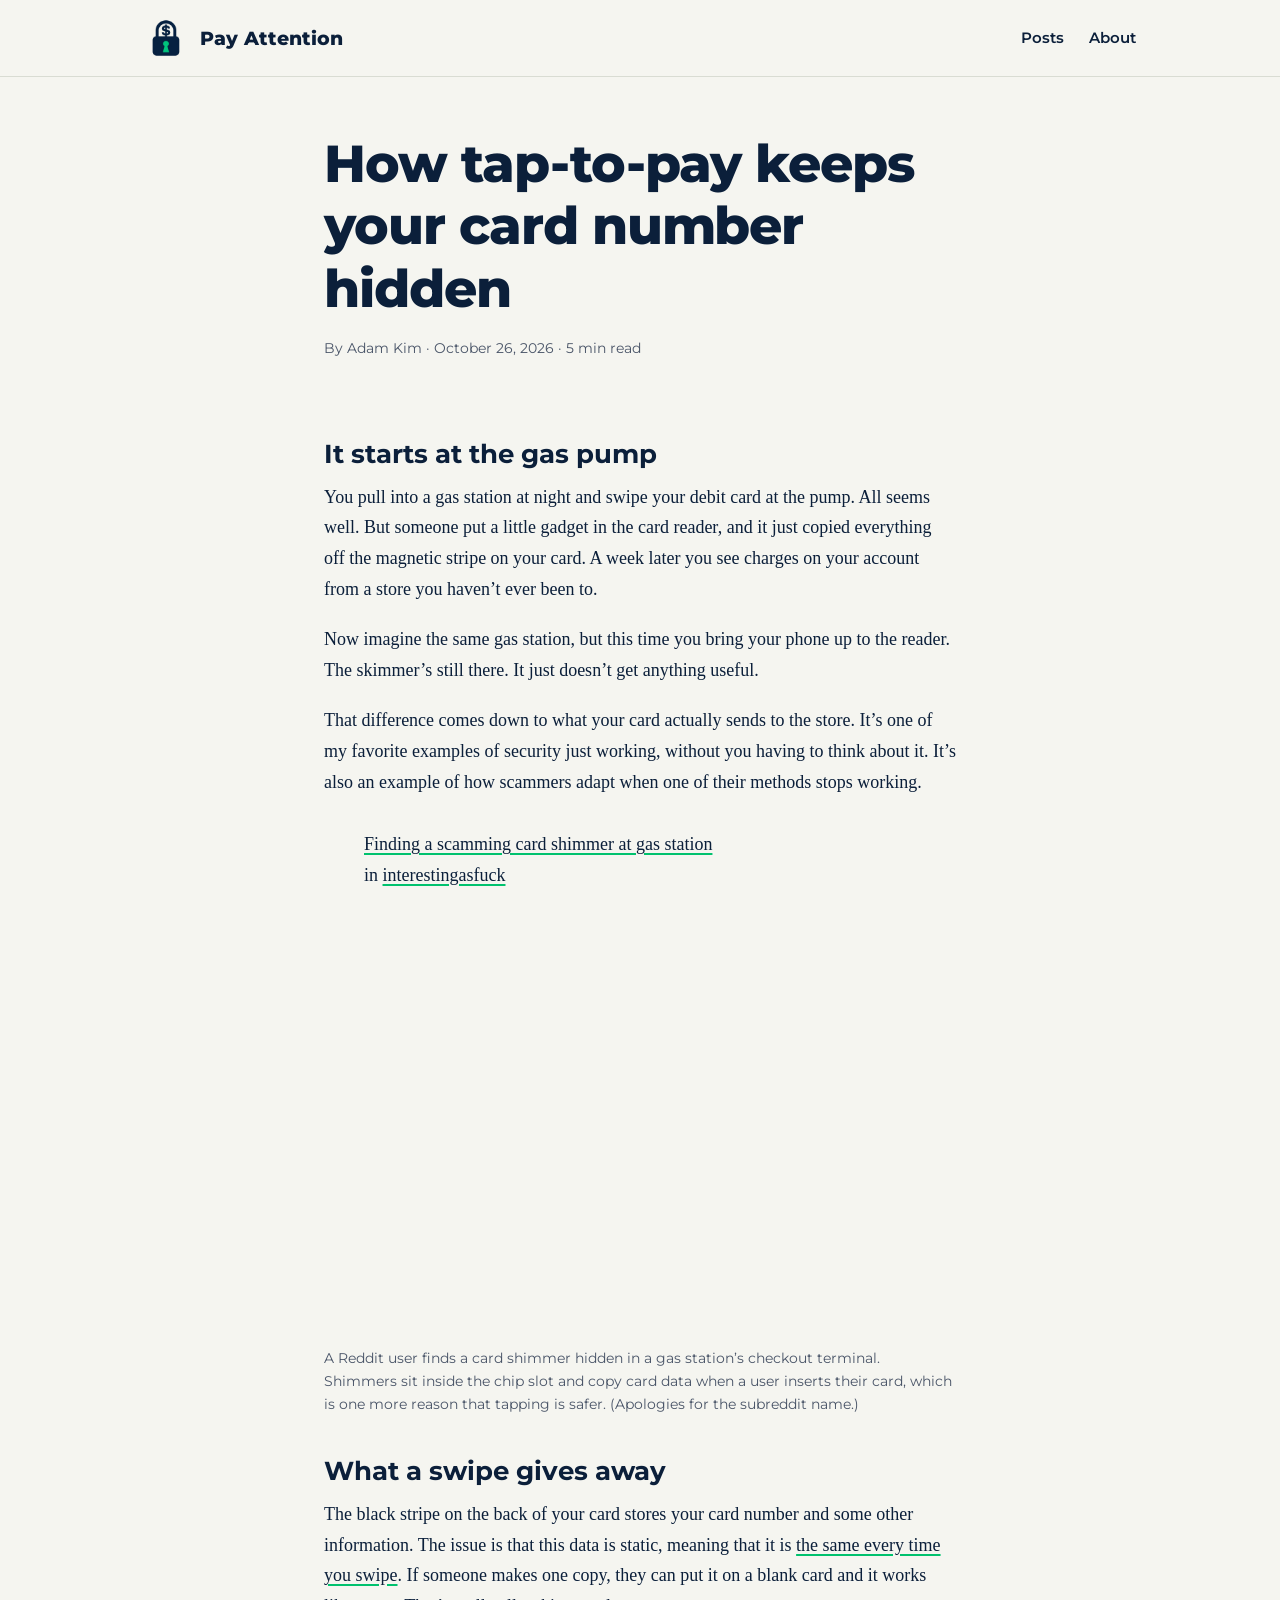
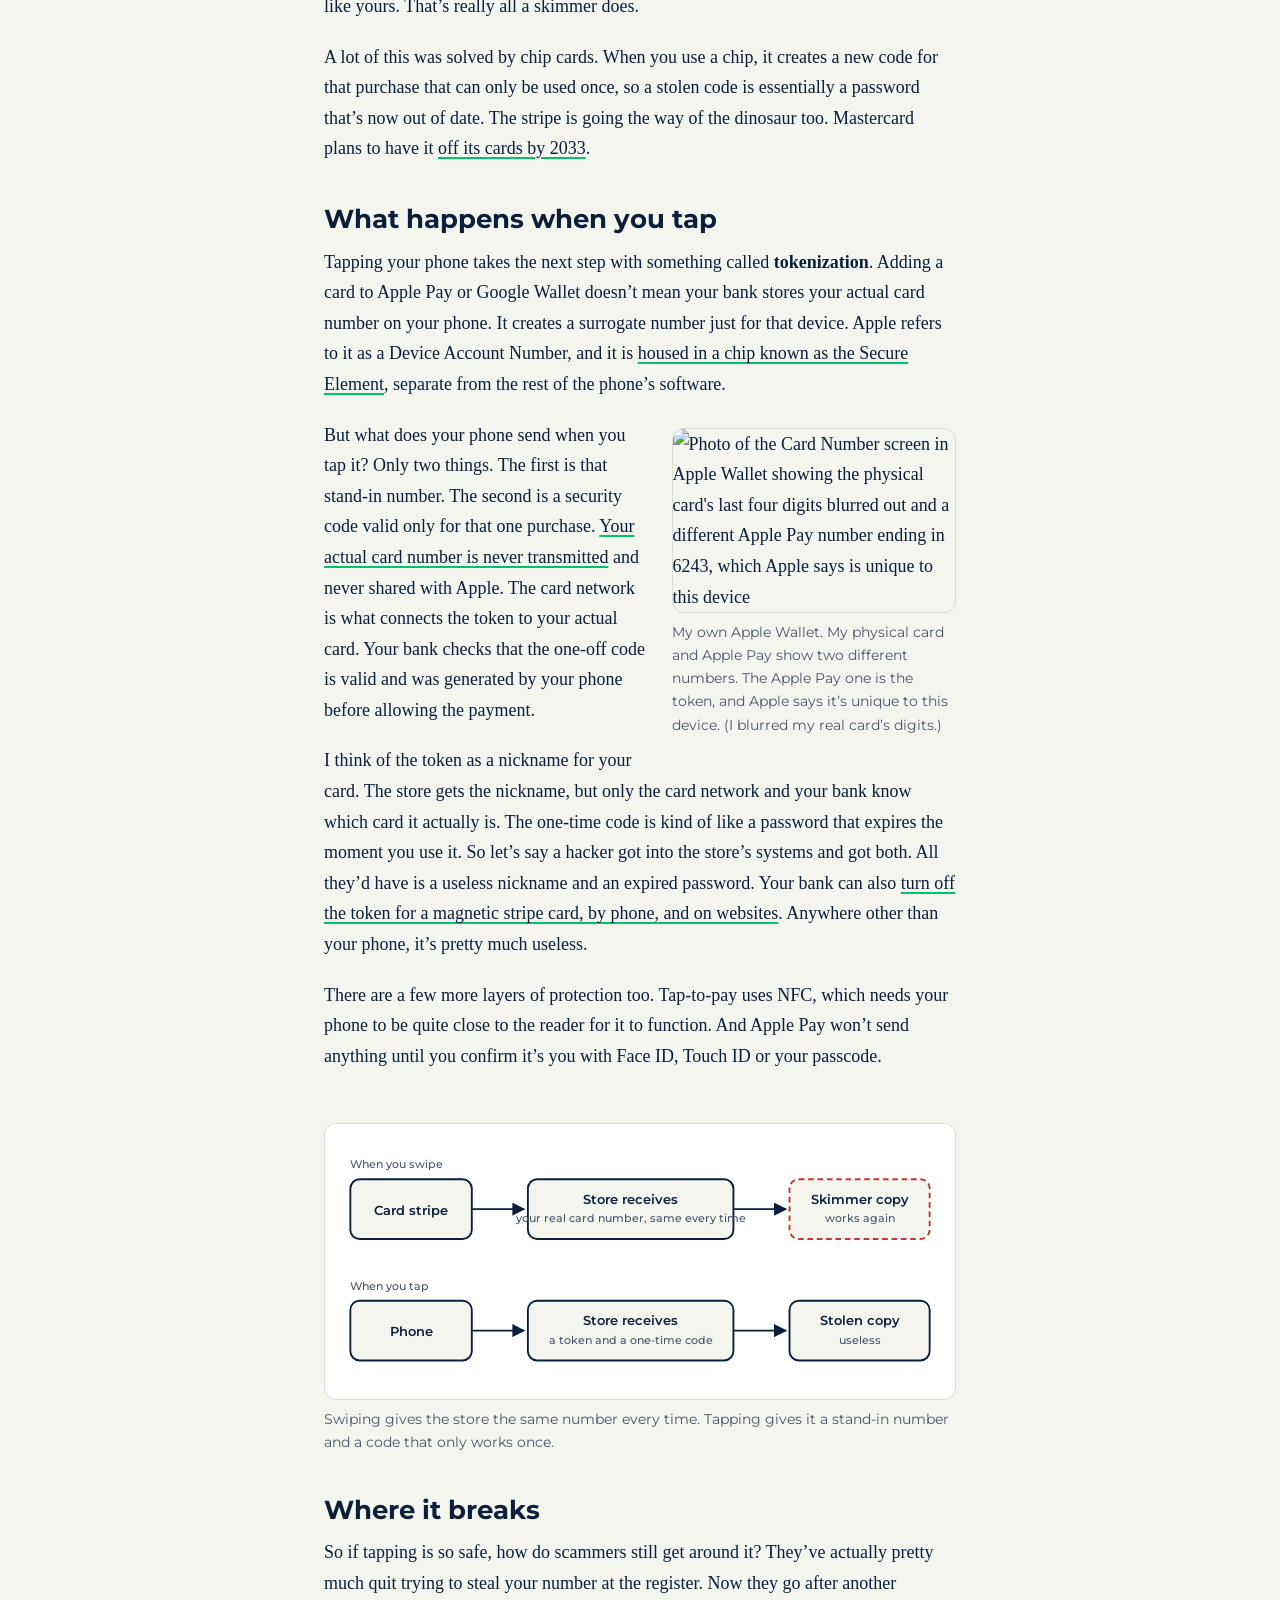
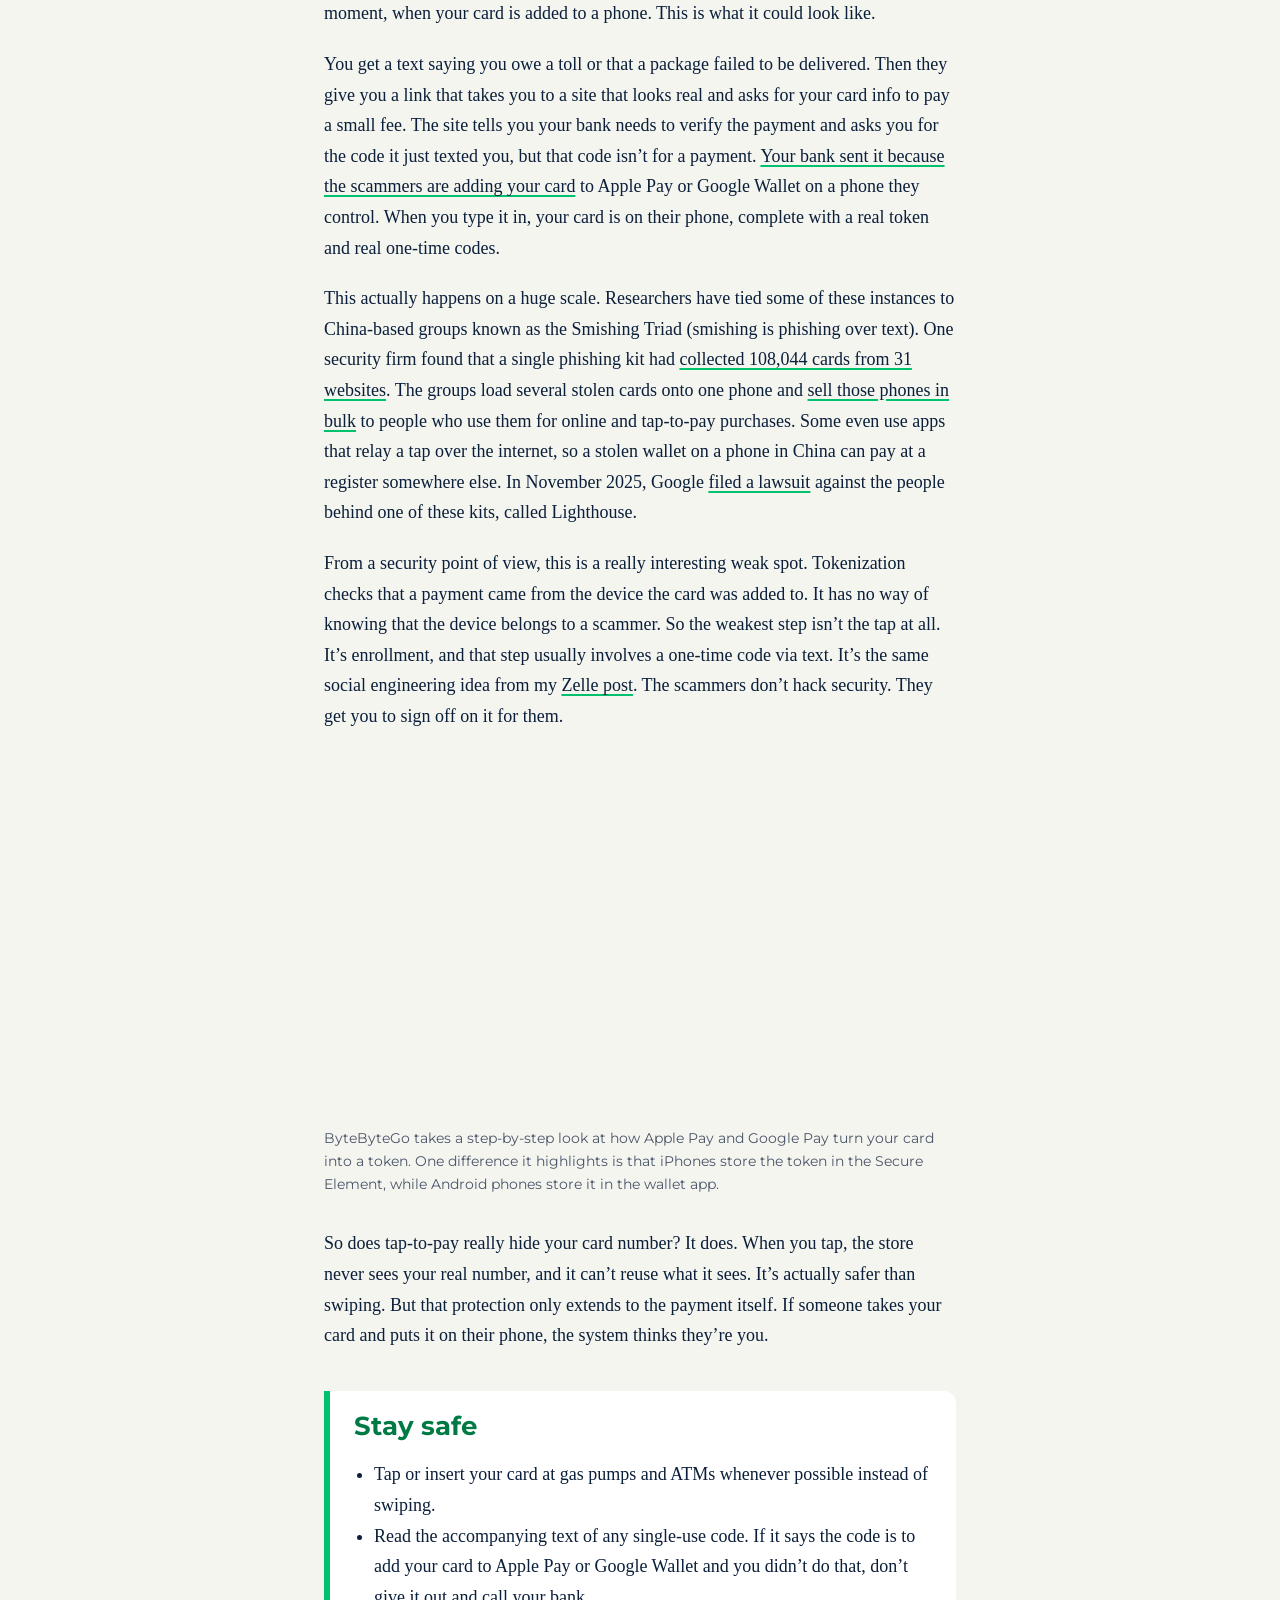
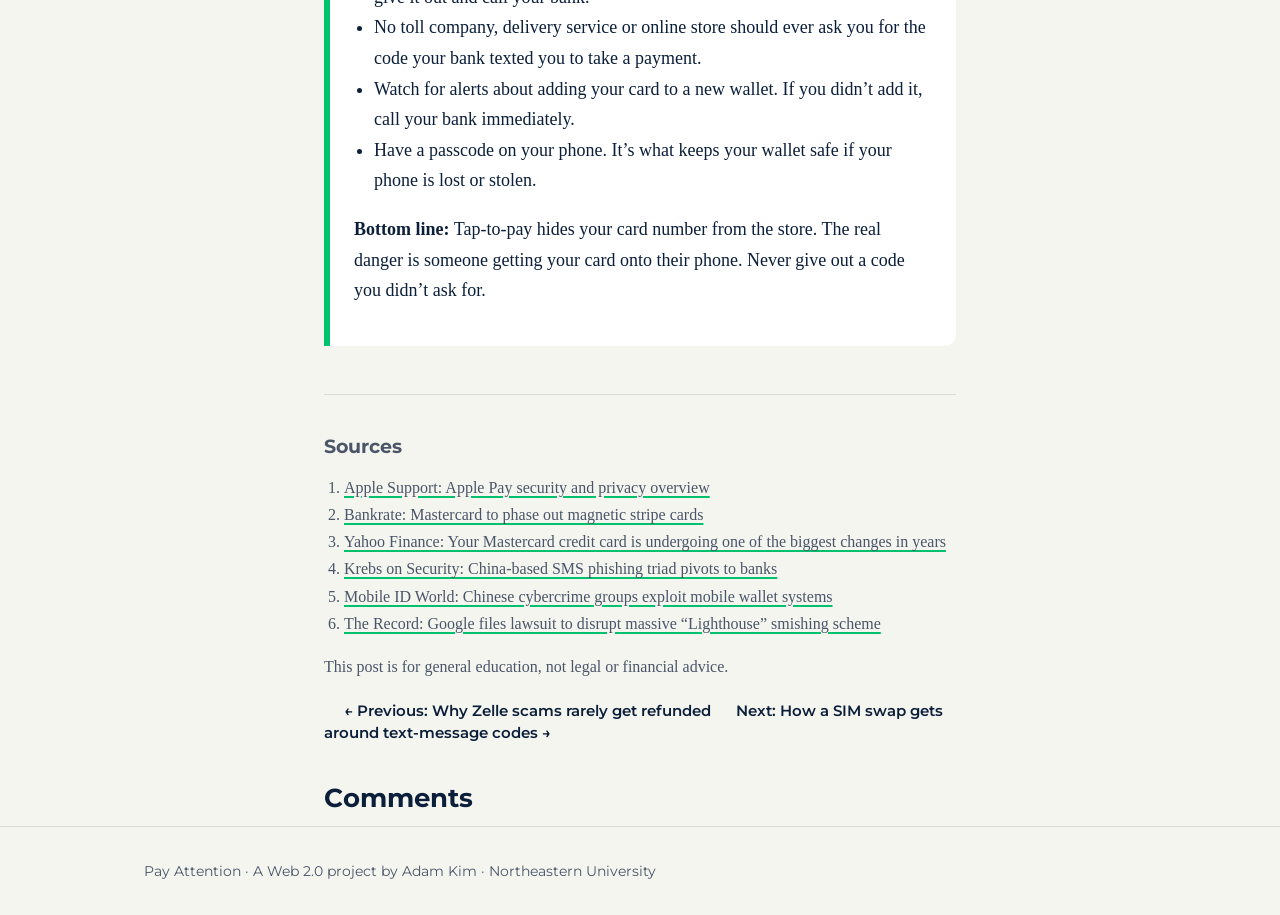
==== tap-to-pay.html @ 54b4b571 "Add files via upload" ====
<!DOCTYPE html>
<html lang="en">
<head>
  <meta charset="UTF-8">
  <meta name="viewport" content="width=device-width, initial-scale=1">
  <title>How tap-to-pay keeps your card number hidden | Pay Attention</title>
  <meta name="description" content="What your phone actually sends when you tap to pay, why it’s safer than swiping, and the scam that gets around it.">
  <link rel="icon" href="../logo.png">
  <link rel="preconnect" href="https://fonts.googleapis.com">
  <link rel="preconnect" href="https://fonts.gstatic.com" crossorigin>
  <link href="https://fonts.googleapis.com/css2?family=Montserrat:wght@500;600;700;800&display=swap" rel="stylesheet">
  <link rel="stylesheet" href="../style.css">
</head>
<body>

  <header class="site-header">
    <div class="wrap">
      <a class="brand" href="../index.html">
        <img src="../logo.png" alt="Pay Attention logo: a navy padlock with a dollar sign in the shackle and a green keyhole">
        Pay Attention
      </a>
      <nav aria-label="Main">
        <a href="../index.html#posts">Posts</a>
        <a href="../index.html#about">About</a>
      </nav>
    </div>
  </header>

  <main class="wrap measure">

    <header class="post-head">
      <h1>How tap-to-pay keeps your card number hidden</h1>
      <p class="meta">By Adam Kim · October 26, 2026 · 5 min read</p>
    </header>

    <article>

      <h2>It starts at the gas pump</h2>
      <p>You pull into a gas station at night and swipe your debit card at the pump. All seems well. But someone put a little gadget in the card reader, and it just copied everything off the magnetic stripe on your card. A week later you see charges on your account from a store you haven’t ever been to.</p>
      <p>Now imagine the same gas station, but this time you bring your phone up to the reader. The skimmer’s still there. It just doesn’t get anything useful.</p>
      <p>That difference comes down to what your card actually sends to the store. It’s one of my favorite examples of security just working, without you having to think about it. It’s also an example of how scammers adapt when one of their methods stops working.</p>

      <figure>
        <blockquote class="reddit-embed-bq" style="height:500px" data-embed-height="500">
<a href="https://www.reddit.com/r/interestingasfuck/comments/vrvkc0/finding_a_scamming_card_shimmer_at_gas_station/">Finding a scamming card shimmer at gas station</a><br> in
<a href="https://www.reddit.com/r/interestingasfuck/">interestingasfuck</a>
</blockquote><script async="" src="https://embed.reddit.com/widgets.js" charset="UTF-8"></script>
        <figcaption>A Reddit user finds a card shimmer hidden in a gas station’s checkout terminal. Shimmers sit inside the chip slot and copy card data when a user inserts their card, which is one more reason that tapping is safer. (Apologies for the subreddit name.)</figcaption>
      </figure>

      <h2>What a swipe gives away</h2>
      <p>The black stripe on the back of your card stores your card number and some other information. The issue is that this data is static, meaning that it is <a href="https://bankrate.com/credit-cards/news/mastercard-phasing-out-magnetic-stripe-cards">the same every time you swipe</a>. If someone makes one copy, they can put it on a blank card and it works like yours. That’s really all a skimmer does.</p>
      <p>A lot of this was solved by chip cards. When you use a chip, it creates a new code for that purchase that can only be used once, so a stolen code is essentially a password that’s now out of date. The stripe is going the way of the dinosaur too. Mastercard plans to have it <a href="https://uk.finance.yahoo.com/news/why-mastercard-stripping-stripe-credit-213000374.html">off its cards by 2033</a>.</p>

      <h2>What happens when you tap</h2>
      <p>Tapping your phone takes the next step with something called <strong>tokenization</strong>. Adding a card to Apple Pay or Google Wallet doesn’t mean your bank stores your actual card number on your phone. It creates a surrogate number just for that device. Apple refers to it as a Device Account Number, and it is <a href="https://support.apple.com/101554">housed in a chip known as the Secure Element</a>, separate from the rest of the phone’s software.</p>

      <figure class="right">
        <img src="wallet-card-numbers.png" alt="Photo of the Card Number screen in Apple Wallet showing the physical card's last four digits blurred out and a different Apple Pay number ending in 6243, which Apple says is unique to this device">
        <figcaption>My own Apple Wallet. My physical card and Apple Pay show two different numbers. The Apple Pay one is the token, and Apple says it’s unique to this device. (I blurred my real card’s digits.)</figcaption>
      </figure>

      <p>But what does your phone send when you tap it? Only two things. The first is that stand-in number. The second is a security code valid only for that one purchase. <a href="https://support.apple.com/101554">Your actual card number is never transmitted</a> and never shared with Apple. The card network is what connects the token to your actual card. Your bank checks that the one-off code is valid and was generated by your phone before allowing the payment.</p>
      <p>I think of the token as a nickname for your card. The store gets the nickname, but only the card network and your bank know which card it actually is. The one-time code is kind of like a password that expires the moment you use it. So let’s say a hacker got into the store’s systems and got both. All they’d have is a useless nickname and an expired password. Your bank can also <a href="https://support.apple.com/101554">turn off the token for a magnetic stripe card, by phone, and on websites</a>. Anywhere other than your phone, it’s pretty much useless.</p>
      <p>There are a few more layers of protection too. Tap-to-pay uses NFC, which needs your phone to be quite close to the reader for it to function. And Apple Pay won’t send anything until you confirm it’s you with Face ID, Touch ID or your passcode.</p>

      <div class="clear"></div>

      <figure>
        <div class="diagram">
          <svg viewBox="0 0 640 260" role="img" aria-labelledby="tap-diagram-title tap-diagram-desc">
            <title id="tap-diagram-title">What the store gets when you swipe versus when you tap</title>
            <desc id="tap-diagram-desc">When you swipe, the store receives your real card number, which is the same every time, so a copy works again. When you tap, the store receives a token and a one-time code, so a stolen copy is useless.</desc>
            <defs>
              <marker id="arrowhead" viewBox="0 0 10 10" refX="9" refY="5" markerWidth="7" markerHeight="7" orient="auto-start-reverse">
                <path class="arrowhead" d="M0,0 L10,5 L0,10 z"/>
              </marker>
            </defs>

            <text x="10" y="30" class="small">When you swipe</text>
            <rect class="box" x="10" y="42" width="130" height="64" rx="10"/>
            <text x="75" y="80" text-anchor="middle">Card stripe</text>
            <rect class="box" x="200" y="42" width="220" height="64" rx="10"/>
            <text x="310" y="68" text-anchor="middle">Store receives</text>
            <text x="310" y="88" text-anchor="middle" class="small">your real card number, same every time</text>
            <rect class="box-scam" x="480" y="42" width="150" height="64" rx="10"/>
            <text x="555" y="68" text-anchor="middle">Skimmer copy</text>
            <text x="555" y="88" text-anchor="middle" class="small">works again</text>
            <line class="arrow" x1="140" y1="74" x2="196" y2="74"/>
            <line class="arrow" x1="420" y1="74" x2="476" y2="74"/>

            <text x="10" y="160" class="small">When you tap</text>
            <rect class="box" x="10" y="172" width="130" height="64" rx="10"/>
            <text x="75" y="210" text-anchor="middle">Phone</text>
            <rect class="box" x="200" y="172" width="220" height="64" rx="10"/>
            <text x="310" y="198" text-anchor="middle">Store receives</text>
            <text x="310" y="218" text-anchor="middle" class="small">a token and a one-time code</text>
            <rect class="box" x="480" y="172" width="150" height="64" rx="10"/>
            <text x="555" y="198" text-anchor="middle">Stolen copy</text>
            <text x="555" y="218" text-anchor="middle" class="small">useless</text>
            <line class="arrow" x1="140" y1="204" x2="196" y2="204"/>
            <line class="arrow" x1="420" y1="204" x2="476" y2="204"/>
          </svg>
        </div>
        <figcaption>Swiping gives the store the same number every time. Tapping gives it a stand-in number and a code that only works once.</figcaption>
      </figure>

      <h2>Where it breaks</h2>
      <p>So if tapping is so safe, how do scammers still get around it? They’ve actually pretty much quit trying to steal your number at the register. Now they go after another moment, when your card is added to a phone. This is what it could look like.</p>
      <p>You get a text saying you owe a toll or that a package failed to be delivered. Then they give you a link that takes you to a site that looks real and asks for your card info to pay a small fee. The site tells you your bank needs to verify the payment and asks you for the code it just texted you, but that code isn’t for a payment. <a href="https://krebsonsecurity.com/2025/04/china-based-sms-phishing-triad-pivots-to-banks">Your bank sent it because the scammers are adding your card</a> to Apple Pay or Google Wallet on a phone they control. When you type it in, your card is on their phone, complete with a real token and real one-time codes.</p>
      <p>This actually happens on a huge scale. Researchers have tied some of these instances to China-based groups known as the Smishing Triad (smishing is phishing over text). One security firm found that a single phishing kit had <a href="https://mobileidworld.com/chinese-cybercrime-groups-exploit-mobile-wallet-systems-to-convert-stolen-card-data">collected 108,044 cards from 31 websites</a>. The groups load several stolen cards onto one phone and <a href="https://krebsonsecurity.com/2025/04/china-based-sms-phishing-triad-pivots-to-banks">sell those phones in bulk</a> to people who use them for online and tap-to-pay purchases. Some even use apps that relay a tap over the internet, so a stolen wallet on a phone in China can pay at a register somewhere else. In November 2025, Google <a href="https://therecord.media/google-files-lawsuit-to-disrupt-lighthouse-scam">filed a lawsuit</a> against the people behind one of these kits, called Lighthouse.</p>
      <p>From a security point of view, this is a really interesting weak spot. Tokenization checks that a payment came from the device the card was added to. It has no way of knowing that the device belongs to a scammer. So the weakest step isn’t the tap at all. It’s enrollment, and that step usually involves a one-time code via text. It’s the same social engineering idea from my <a href="zelle-scams.html">Zelle post</a>. The scammers don’t hack security. They get you to sign off on it for them.</p>

      <figure>
        <div class="embed">
          <iframe src="https://www.youtube.com/embed/cHv8LqkbPHk" title="ByteByteGo: How does Apple Pay and Google Pay work?" allow="accelerometer; autoplay; clipboard-write; encrypted-media; gyroscope; picture-in-picture; web-share" referrerpolicy="strict-origin-when-cross-origin" allowfullscreen></iframe>
        </div>
        <figcaption>ByteByteGo takes a step-by-step look at how Apple Pay and Google Pay turn your card into a token. One difference it highlights is that iPhones store the token in the Secure Element, while Android phones store it in the wallet app.</figcaption>
      </figure>

      <p>So does tap-to-pay really hide your card number? It does. When you tap, the store never sees your real number, and it can’t reuse what it sees. It’s actually safer than swiping. But that protection only extends to the payment itself. If someone takes your card and puts it on their phone, the system thinks they’re you.</p>

      <section class="takeaway">
        <h2>Stay safe</h2>
        <ul>
          <li>Tap or insert your card at gas pumps and ATMs whenever possible instead of swiping.</li>
          <li>Read the accompanying text of any single-use code. If it says the code is to add your card to Apple Pay or Google Wallet and you didn’t do that, don’t give it out and call your bank.</li>
          <li>No toll company, delivery service or online store should ever ask you for the code your bank texted you to take a payment.</li>
          <li>Watch for alerts about adding your card to a new wallet. If you didn’t add it, call your bank immediately.</li>
          <li>Have a passcode on your phone. It’s what keeps your wallet safe if your phone is lost or stolen.</li>
        </ul>
        <p><strong>Bottom line:</strong> Tap-to-pay hides your card number from the store. The real danger is someone getting your card onto their phone. Never give out a code you didn’t ask for.</p>
      </section>

      <div class="sources">
        <h3>Sources</h3>
        <ol>
          <li><a href="https://support.apple.com/101554">Apple Support: Apple Pay security and privacy overview</a></li>
          <li><a href="https://bankrate.com/credit-cards/news/mastercard-phasing-out-magnetic-stripe-cards">Bankrate: Mastercard to phase out magnetic stripe cards</a></li>
          <li><a href="https://uk.finance.yahoo.com/news/why-mastercard-stripping-stripe-credit-213000374.html">Yahoo Finance: Your Mastercard credit card is undergoing one of the biggest changes in years</a></li>
          <li><a href="https://krebsonsecurity.com/2025/04/china-based-sms-phishing-triad-pivots-to-banks">Krebs on Security: China-based SMS phishing triad pivots to banks</a></li>
          <li><a href="https://mobileidworld.com/chinese-cybercrime-groups-exploit-mobile-wallet-systems-to-convert-stolen-card-data">Mobile ID World: Chinese cybercrime groups exploit mobile wallet systems</a></li>
          <li><a href="https://therecord.media/google-files-lawsuit-to-disrupt-lighthouse-scam">The Record: Google files lawsuit to disrupt massive “Lighthouse” smishing scheme</a></li>
        </ol>
        <p>This post is for general education, not legal or financial advice.</p>
      </div>

      <nav class="post-nav" aria-label="More posts">
        <a href="zelle-scams.html">← Previous: Why Zelle scams rarely get refunded</a>
        <a href="sim-swap.html">Next: How a SIM swap gets around text-message codes →</a>
      </nav>

      <section class="comments">
	<h2>Comments</h2>
	    <script src="https://giscus.app/client.js"
        data-repo="KimAdam24/pay-attention"
        data-repo-id="R_kgDOVdtPqw"
        data-category="Announcements"
        data-category-id="DIC_kwDOVdtPq84DKa3u"
        data-mapping="pathname"
        data-strict="0"
        data-reactions-enabled="1"
        data-emit-metadata="0"
        data-input-position="bottom"
        data-theme="preferred_color_scheme"
        data-lang="en"
        data-loading="lazy"
        crossorigin="anonymous"
        async>
</script>
      </section>

    </article>
  </main>

  <footer class="site-footer">
    <div class="wrap">Pay Attention · A Web 2.0 project by Adam Kim · Northeastern University</div>
  </footer>

</body>
</html>
---- style.css ----
/* Pay Attention — shared styles
   Brand: navy #0B1F3A, off-white #F5F5F0, accent green #00C26E
   Headers: Montserrat (sans) / Body: Georgia (serif) */

:root {
  --navy: #0B1F3A;
  --paper: #F5F5F0;
  --green: #00C26E;
  --green-ink: #007A45;      /* darker green, readable as text on light bg */
  --muted: #4A5568;
  --line: #D9DCD3;
  --surface: #FFFFFF;

  --bg: var(--paper);
  --text: var(--navy);
  --card: var(--surface);

  --sans: "Montserrat", "Helvetica Neue", Arial, sans-serif;
  --serif: Georgia, "Times New Roman", serif;
  color-scheme: light;
}

@media (prefers-color-scheme: dark) {
  :root {
    --bg: #0B1F3A;
    --text: #F5F5F0;
    --card: #13294A;
    --muted: #B8C2D1;
    --line: #2A4268;
    --green-ink: #3FE09A;
    color-scheme: dark;
  }
}

* { box-sizing: border-box; }

html { scroll-behavior: smooth; }
@media (prefers-reduced-motion: reduce) { html { scroll-behavior: auto; } }

body {
  margin: 0;
  background: var(--bg);
  color: var(--text);
  font-family: var(--serif);
  font-size: 1.125rem;
  line-height: 1.7;
}

h1, h2, h3, nav, .sans { font-family: var(--sans); line-height: 1.2; }
h1 { font-size: clamp(2rem, 5vw, 3.25rem); font-weight: 800; margin: 0 0 1rem; letter-spacing: -0.02em; }
h2 { font-size: 1.6rem; font-weight: 700; margin: 2.5rem 0 0.75rem; }
h3 { font-size: 1.2rem; font-weight: 700; margin: 1.5rem 0 0.5rem; }

a { color: inherit; text-decoration-thickness: 2px; text-underline-offset: 3px; text-decoration-color: var(--green); }
a:hover { color: var(--green-ink); }
:focus-visible { outline: 3px solid var(--green); outline-offset: 3px; border-radius: 4px; }

img { max-width: 100%; height: auto; display: block; }

.wrap { max-width: 1040px; margin: 0 auto; padding: 0 1.5rem; }
.measure { max-width: 680px; }

/* Header */
.site-header { border-bottom: 1px solid var(--line); }
.site-header .wrap { display: flex; align-items: center; justify-content: space-between; gap: 1rem; padding-top: 1rem; padding-bottom: 1rem; }
.brand { display: flex; align-items: center; gap: 0.75rem; text-decoration: none; font-family: var(--sans); font-weight: 800; font-size: 1.2rem; }
.brand img { width: 44px; height: 44px; border-radius: 10px; background: var(--paper); }
nav a { font-weight: 600; font-size: 0.95rem; text-decoration: none; margin-left: 1.25rem; }
nav a:hover { text-decoration: underline; text-decoration-color: var(--green); }

/* Homepage hero: the suspicious text message */
.hero { display: grid; grid-template-columns: 1.1fr 0.9fr; gap: 3rem; align-items: center; padding: 4rem 0 3.5rem; }
.hero p.lede { font-size: 1.25rem; color: var(--muted); margin: 0 0 1.5rem; max-width: 34ch; }

.phone { background: var(--card); border: 1px solid var(--line); border-radius: 28px; padding: 1.25rem; max-width: 340px; justify-self: end; width: 100%; }
.phone-top { font-family: var(--sans); font-size: 0.8rem; color: var(--muted); text-align: center; margin-bottom: 1rem; }
.bubble { font-family: var(--sans); font-size: 0.95rem; line-height: 1.45; background: #E4E6EB; color: #0B1F3A; padding: 0.75rem 1rem; border-radius: 18px 18px 18px 4px; margin-bottom: 0.6rem; max-width: 92%; }
.bubble .fake-link { color: #1A56DB; text-decoration: underline; }
.flag { font-family: var(--sans); font-size: 0.85rem; border-left: 4px solid var(--green); padding: 0.4rem 0 0.4rem 0.75rem; margin-top: 1rem; color: var(--text); }

/* Post list */
.posts { padding: 1rem 0 3rem; }
.post-row { display: grid; grid-template-columns: 1fr auto; gap: 1rem; padding: 1.5rem 0; border-top: 1px solid var(--line); align-items: baseline; }
.post-row:last-child { border-bottom: 1px solid var(--line); }
.post-row h3 { margin: 0 0 0.35rem; font-size: 1.3rem; }
.post-row h3 a { text-decoration: none; }
.post-row h3 a:hover { text-decoration: underline; text-decoration-color: var(--green); }
.post-row p { margin: 0; color: var(--muted); }
.status { font-family: var(--sans); font-size: 0.85rem; color: var(--muted); white-space: nowrap; }

.about { padding: 2rem 0 4rem; }

/* Post page */
.post-head { padding: 3.5rem 0 1.5rem; }
.post-head .meta { font-family: var(--sans); font-size: 0.9rem; color: var(--muted); }
article p { margin: 0 0 1.25rem; }
article ul, article ol { padding-left: 1.25rem; }

figure { margin: 2rem 0; }
figure.right { float: right; width: 45%; margin: 0.5rem 0 1rem 1.5rem; }
figure.left  { float: left;  width: 45%; margin: 0.5rem 1.5rem 1rem 0; }
figcaption { font-family: var(--sans); font-size: 0.85rem; color: var(--muted); margin-top: 0.5rem; }
.clear { clear: both; }

.placeholder { background: var(--card); border: 2px dashed var(--line); border-radius: 12px; min-height: 180px; display: grid; place-items: center; padding: 1rem; font-family: var(--sans); font-size: 0.9rem; color: var(--muted); text-align: center; }

.embed { position: relative; aspect-ratio: 16 / 9; }
.embed iframe { position: absolute; inset: 0; width: 100%; height: 100%; border: 0; border-radius: 12px; }

/* The green accent is reserved for the "protect yourself" takeaway */
.takeaway { background: var(--card); border-left: 6px solid var(--green); border-radius: 0 12px 12px 0; padding: 1.25rem 1.5rem; margin: 2.5rem 0; }
.takeaway h2 { margin-top: 0; color: var(--green-ink); }

.sources { font-size: 1rem; color: var(--muted); border-top: 1px solid var(--line); margin-top: 3rem; padding-top: 1rem; }

/* Footer */
.site-footer { border-top: 1px solid var(--line); padding: 2rem 0; font-family: var(--sans); font-size: 0.9rem; color: var(--muted); }

/* Mobile */
@media (max-width: 760px) {
  .hero { grid-template-columns: 1fr; gap: 2rem; padding-top: 2.5rem; }
  .phone { justify-self: start; }
  nav a { margin-left: 0.9rem; }
  figure.right, figure.left { float: none; width: 100%; margin: 1.5rem 0; }
  .post-row { grid-template-columns: 1fr; }
}

/* Inline diagram */
.diagram { background: var(--card); border: 1px solid var(--line); border-radius: 12px; padding: 1rem; overflow-x: auto; }
.diagram svg { display: block; min-width: 560px; width: 100%; height: auto; }
.diagram .box { fill: var(--bg); stroke: var(--text); stroke-width: 2; }
.diagram .box-scam { fill: var(--bg); stroke: #C0392B; stroke-width: 2; stroke-dasharray: 6 4; }
.diagram text { font-family: var(--sans); fill: var(--text); font-size: 14px; font-weight: 600; }
.diagram .small { font-size: 12px; font-weight: 500; fill: var(--muted); }
.diagram .arrow { stroke: var(--text); stroke-width: 2; fill: none; marker-end: url(#arrowhead); }
.diagram .arrowhead { fill: var(--text); }
.callout { font-family: var(--sans); font-size: 1rem; border-left: 4px solid var(--line); padding: 0.25rem 0 0.25rem 1rem; margin: 1.5rem 0; color: var(--muted); }

figure img { border-radius: 12px; }

figure img { border: 1px solid var(--line); }
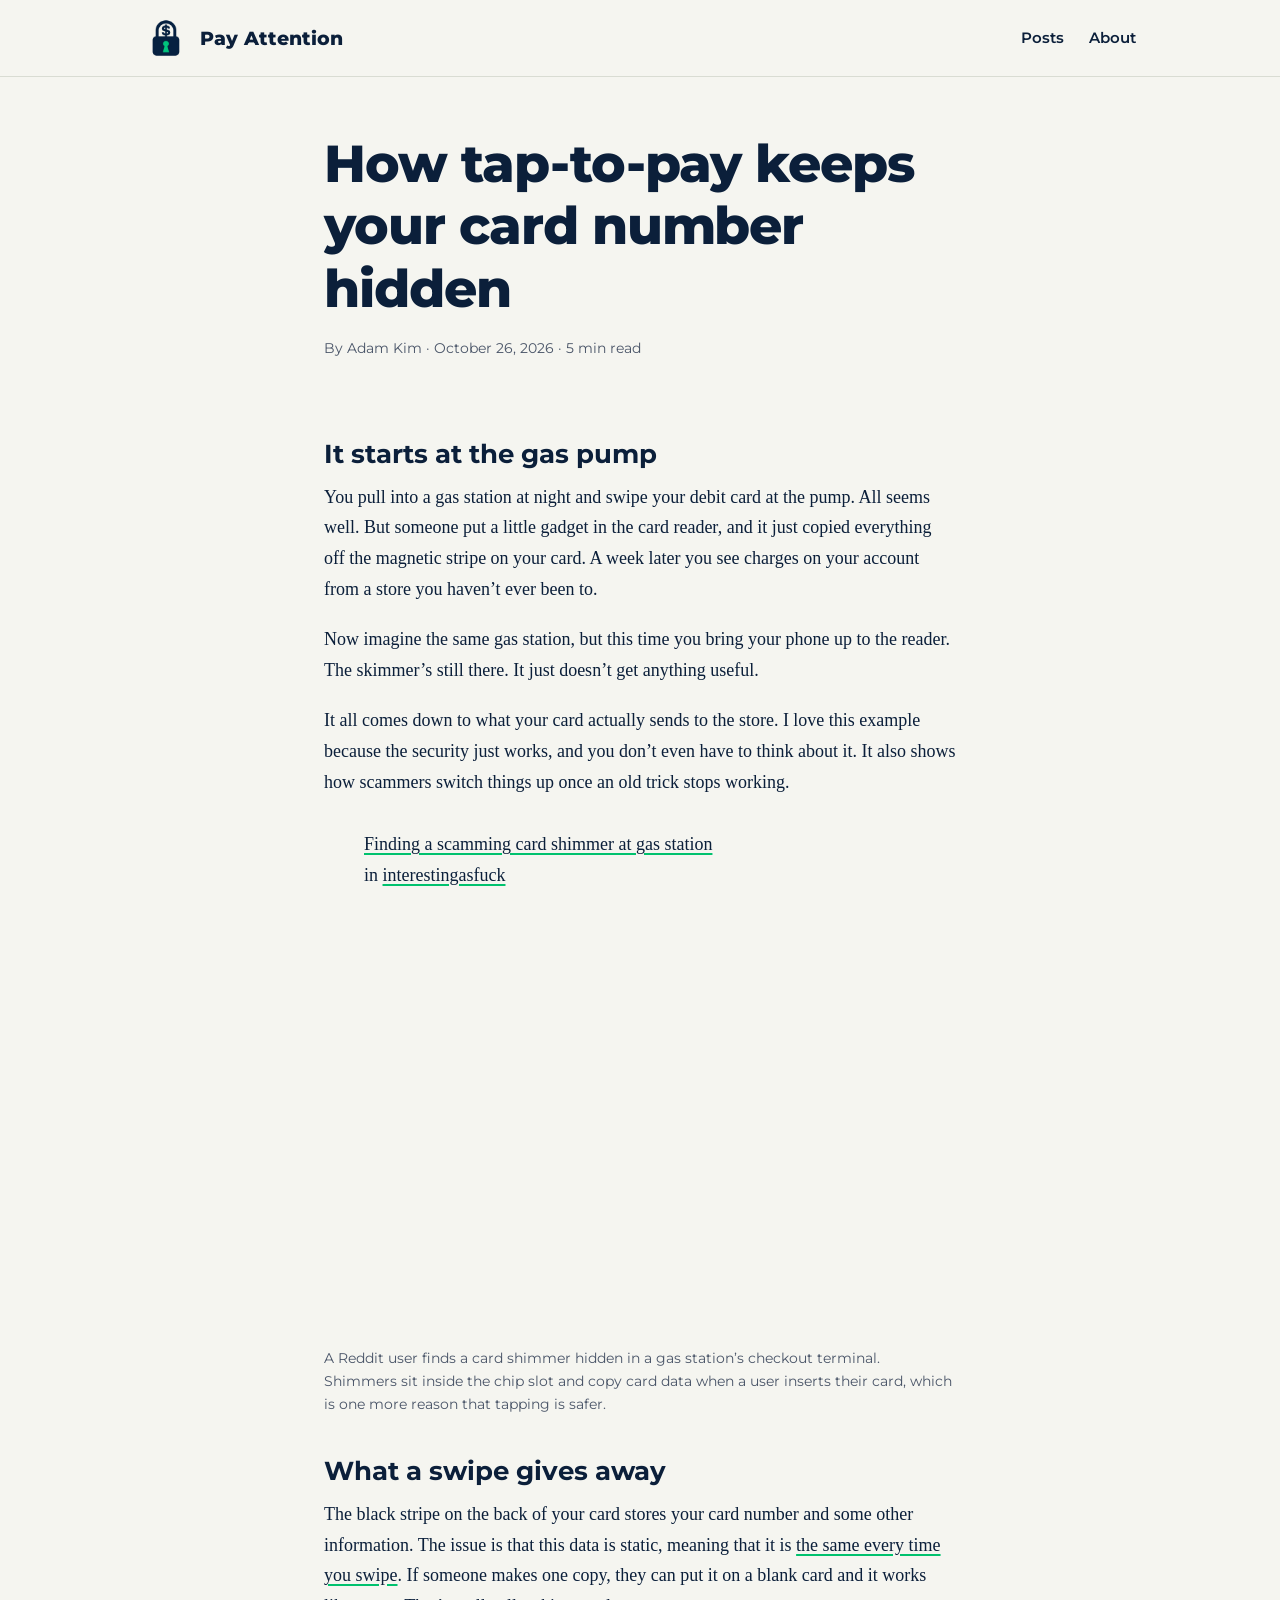
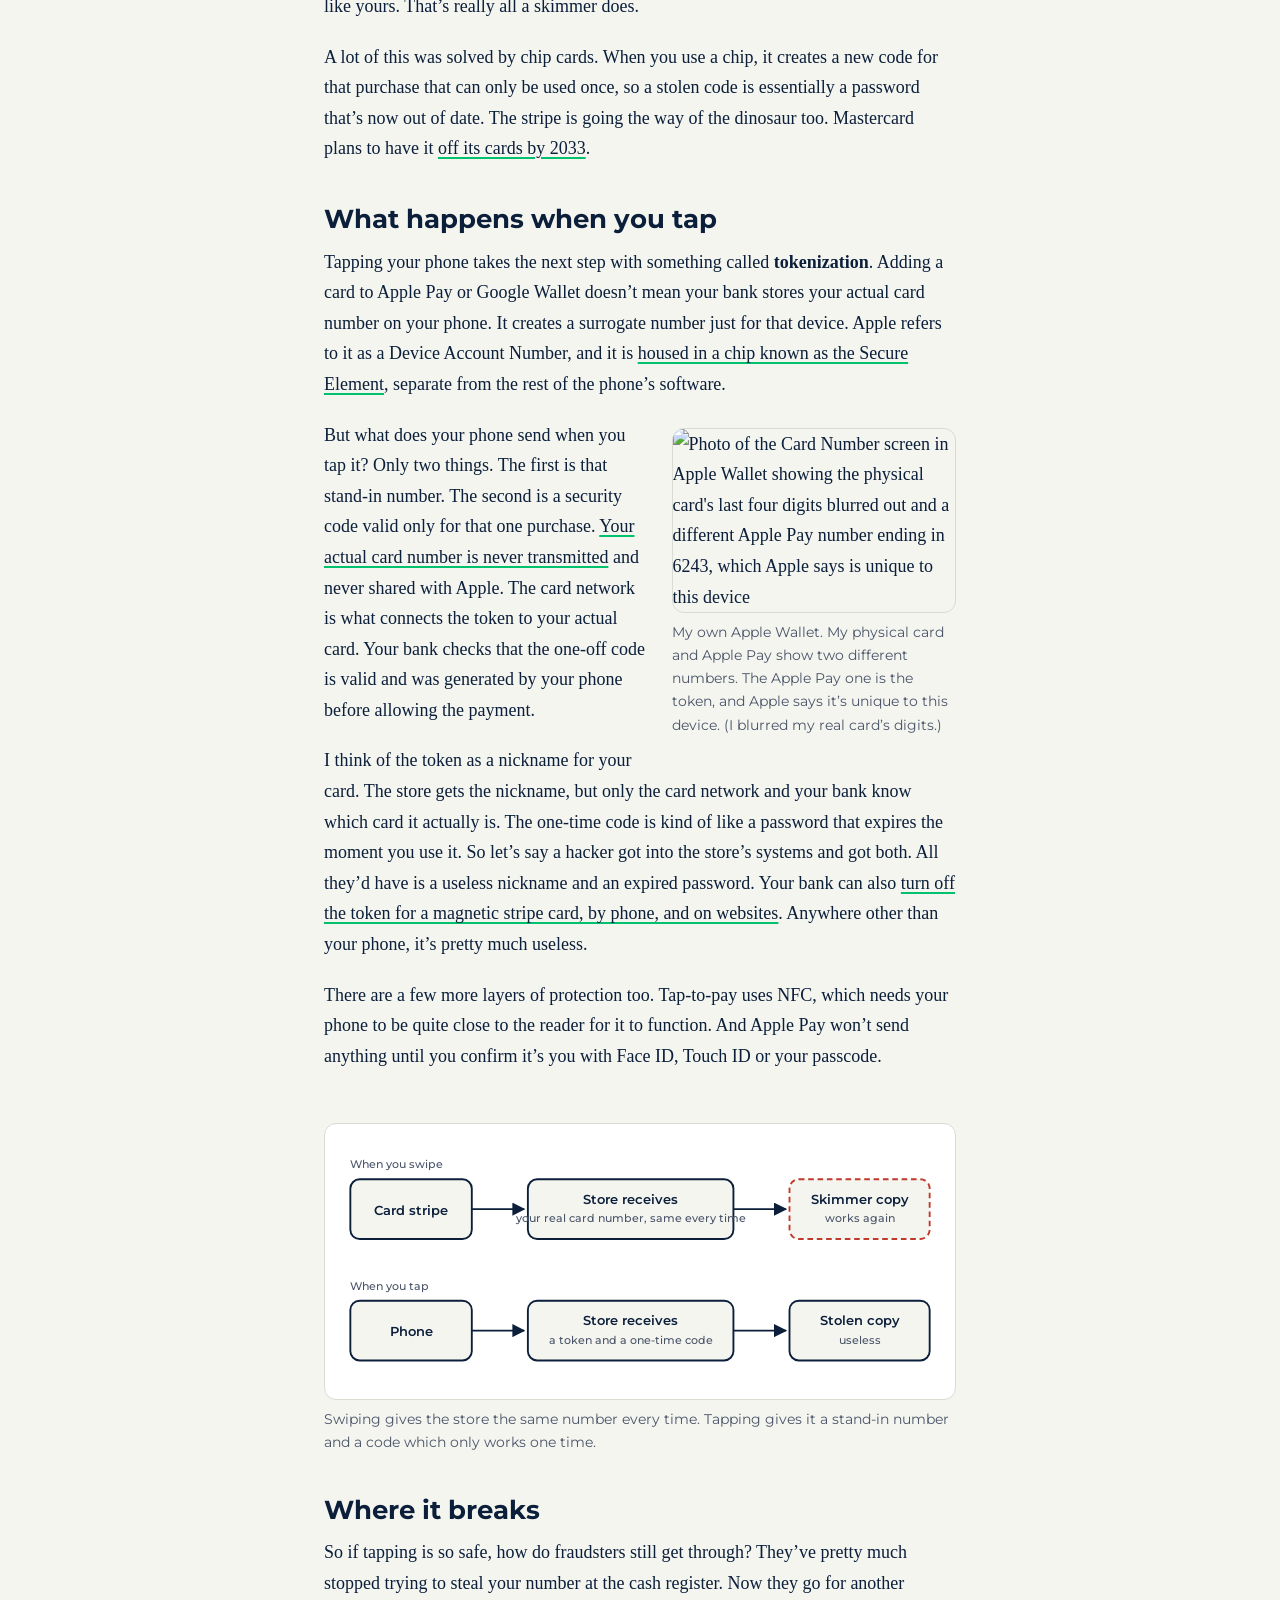
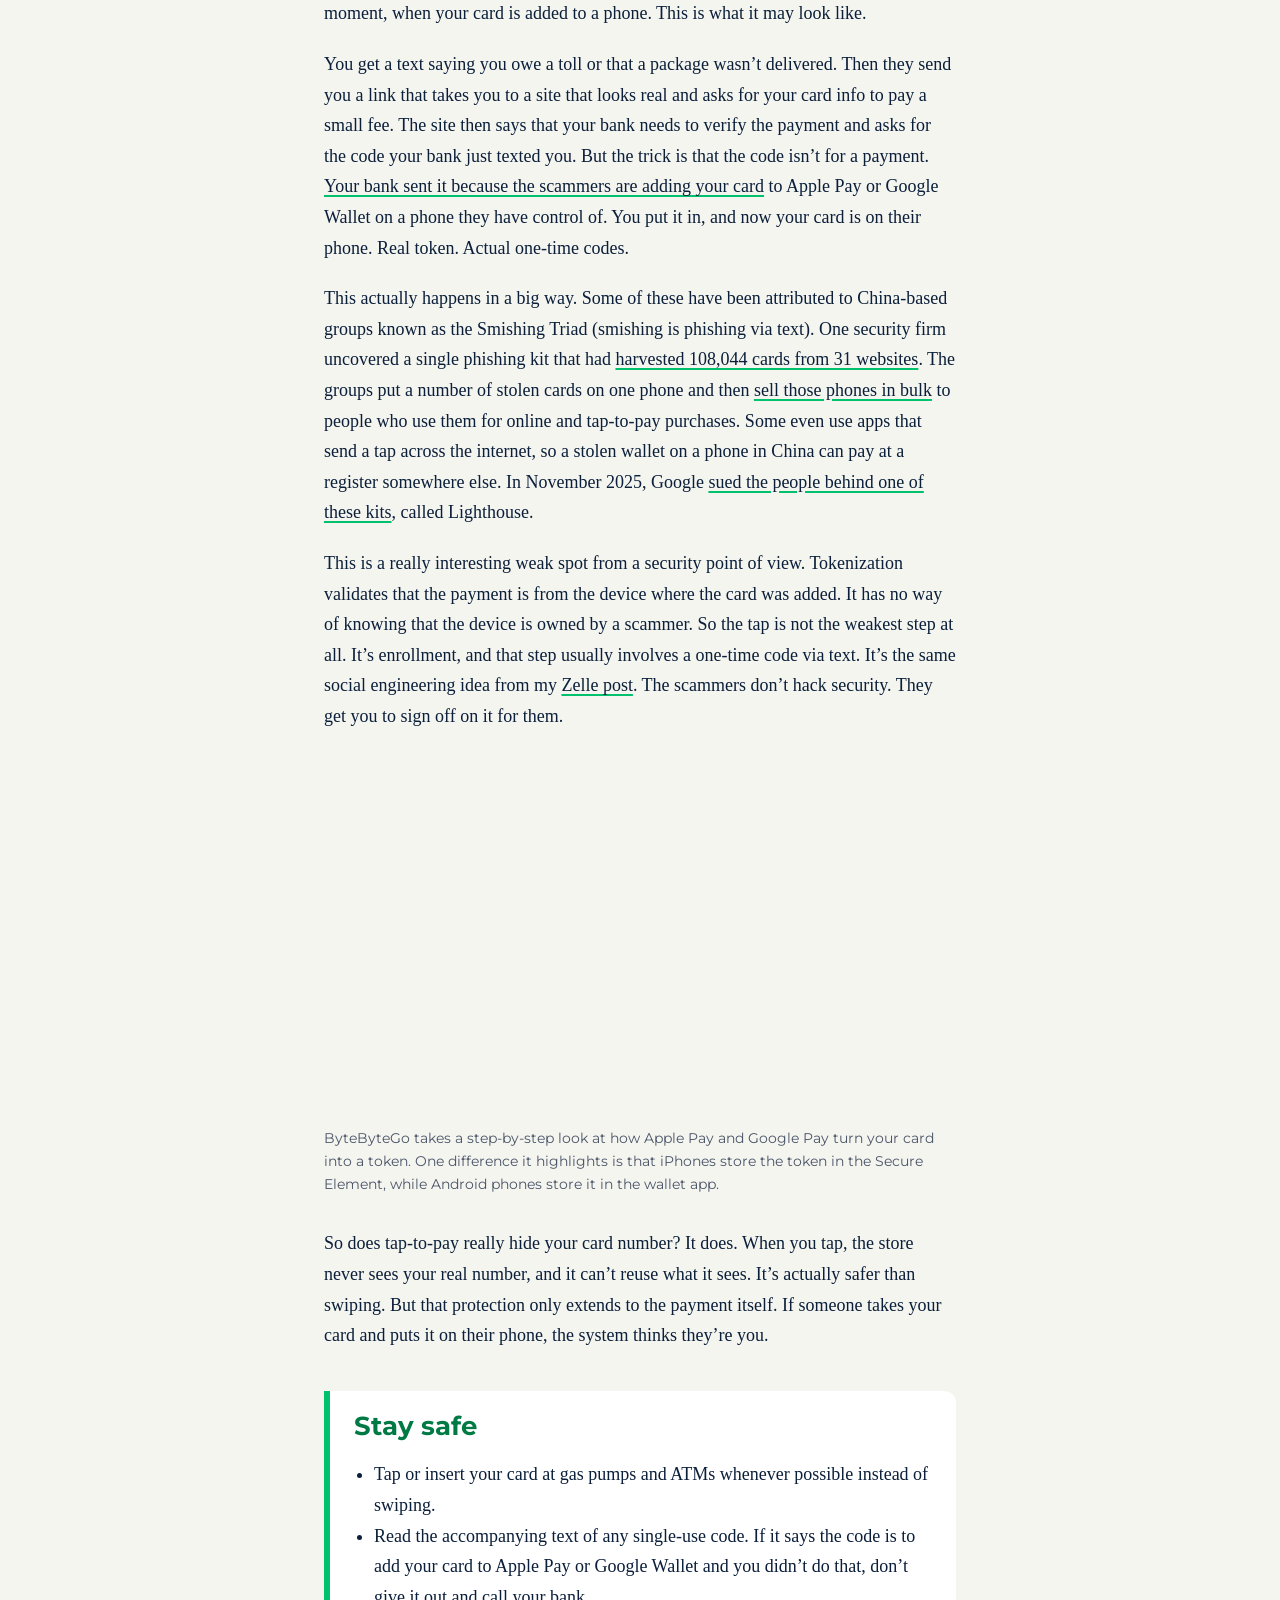
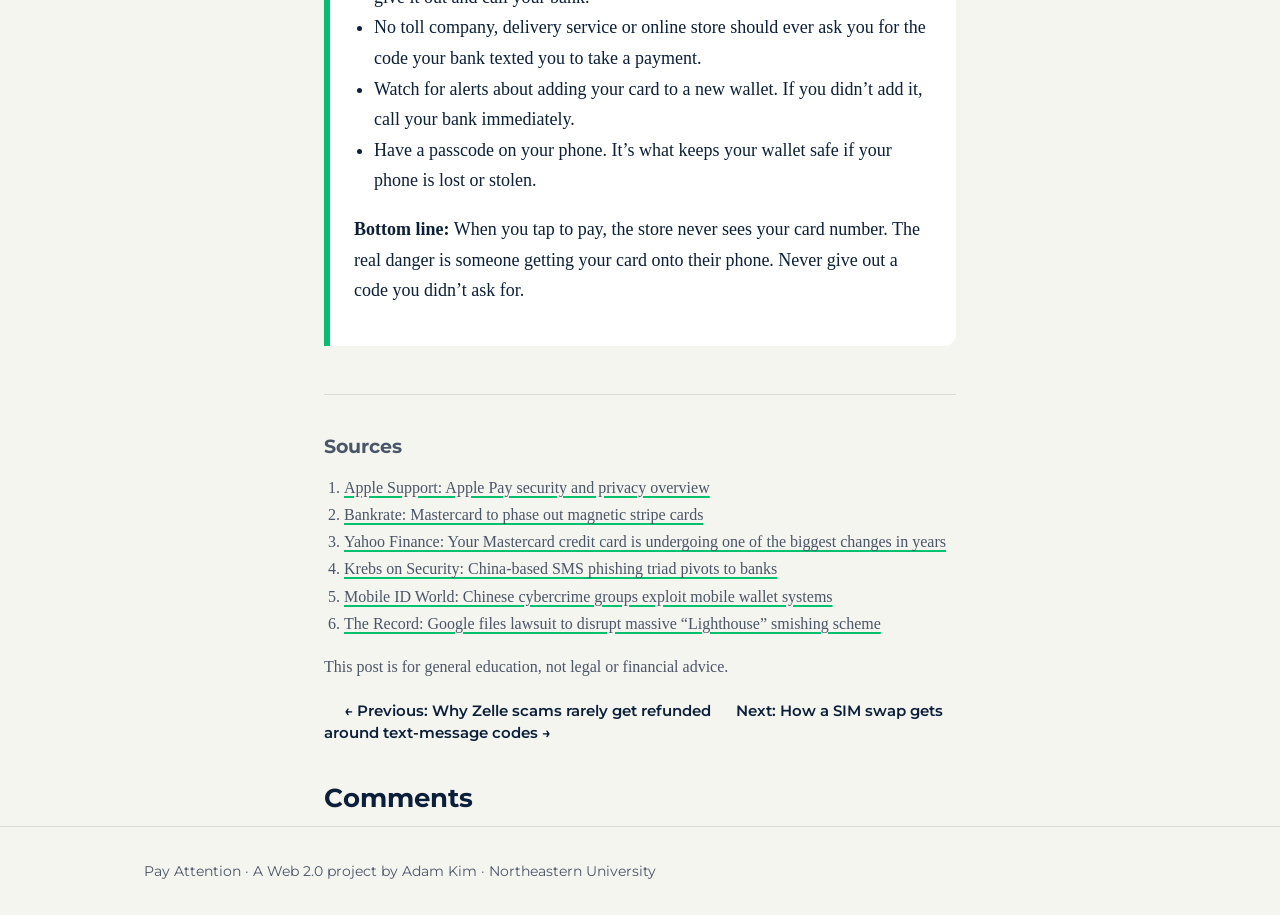
==== commit b9a38d1c: "Add files via upload" ====
--- a/tap-to-pay.html
+++ b/tap-to-pay.html
@@ -38,14 +38,14 @@
       <h2>It starts at the gas pump</h2>
       <p>You pull into a gas station at night and swipe your debit card at the pump. All seems well. But someone put a little gadget in the card reader, and it just copied everything off the magnetic stripe on your card. A week later you see charges on your account from a store you haven’t ever been to.</p>
       <p>Now imagine the same gas station, but this time you bring your phone up to the reader. The skimmer’s still there. It just doesn’t get anything useful.</p>
-      <p>That difference comes down to what your card actually sends to the store. It’s one of my favorite examples of security just working, without you having to think about it. It’s also an example of how scammers adapt when one of their methods stops working.</p>
+      <p>It all comes down to what your card actually sends to the store. I love this example because the security just works, and you don’t even have to think about it. It also shows how scammers switch things up once an old trick stops working.</p>
 
       <figure>
         <blockquote class="reddit-embed-bq" style="height:500px" data-embed-height="500">
 <a href="https://www.reddit.com/r/interestingasfuck/comments/vrvkc0/finding_a_scamming_card_shimmer_at_gas_station/">Finding a scamming card shimmer at gas station</a><br> in
 <a href="https://www.reddit.com/r/interestingasfuck/">interestingasfuck</a>
 </blockquote><script async="" src="https://embed.reddit.com/widgets.js" charset="UTF-8"></script>
-        <figcaption>A Reddit user finds a card shimmer hidden in a gas station’s checkout terminal. Shimmers sit inside the chip slot and copy card data when a user inserts their card, which is one more reason that tapping is safer. (Apologies for the subreddit name.)</figcaption>
+        <figcaption>A Reddit user finds a card shimmer hidden in a gas station’s checkout terminal. Shimmers sit inside the chip slot and copy card data when a user inserts their card, which is one more reason that tapping is safer.</figcaption>
       </figure>
 
       <h2>What a swipe gives away</h2>
@@ -102,14 +102,14 @@
             <line class="arrow" x1="420" y1="204" x2="476" y2="204"/>
           </svg>
         </div>
-        <figcaption>Swiping gives the store the same number every time. Tapping gives it a stand-in number and a code that only works once.</figcaption>
+        <figcaption>Swiping gives the store the same number every time. Tapping gives it a stand-in number and a code which only works one time.</figcaption>
       </figure>
 
       <h2>Where it breaks</h2>
-      <p>So if tapping is so safe, how do scammers still get around it? They’ve actually pretty much quit trying to steal your number at the register. Now they go after another moment, when your card is added to a phone. This is what it could look like.</p>
-      <p>You get a text saying you owe a toll or that a package failed to be delivered. Then they give you a link that takes you to a site that looks real and asks for your card info to pay a small fee. The site tells you your bank needs to verify the payment and asks you for the code it just texted you, but that code isn’t for a payment. <a href="https://krebsonsecurity.com/2025/04/china-based-sms-phishing-triad-pivots-to-banks">Your bank sent it because the scammers are adding your card</a> to Apple Pay or Google Wallet on a phone they control. When you type it in, your card is on their phone, complete with a real token and real one-time codes.</p>
-      <p>This actually happens on a huge scale. Researchers have tied some of these instances to China-based groups known as the Smishing Triad (smishing is phishing over text). One security firm found that a single phishing kit had <a href="https://mobileidworld.com/chinese-cybercrime-groups-exploit-mobile-wallet-systems-to-convert-stolen-card-data">collected 108,044 cards from 31 websites</a>. The groups load several stolen cards onto one phone and <a href="https://krebsonsecurity.com/2025/04/china-based-sms-phishing-triad-pivots-to-banks">sell those phones in bulk</a> to people who use them for online and tap-to-pay purchases. Some even use apps that relay a tap over the internet, so a stolen wallet on a phone in China can pay at a register somewhere else. In November 2025, Google <a href="https://therecord.media/google-files-lawsuit-to-disrupt-lighthouse-scam">filed a lawsuit</a> against the people behind one of these kits, called Lighthouse.</p>
-      <p>From a security point of view, this is a really interesting weak spot. Tokenization checks that a payment came from the device the card was added to. It has no way of knowing that the device belongs to a scammer. So the weakest step isn’t the tap at all. It’s enrollment, and that step usually involves a one-time code via text. It’s the same social engineering idea from my <a href="zelle-scams.html">Zelle post</a>. The scammers don’t hack security. They get you to sign off on it for them.</p>
+      <p>So if tapping is so safe, how do fraudsters still get through? They’ve pretty much stopped trying to steal your number at the cash register. Now they go for another moment, when your card is added to a phone. This is what it may look like.</p>
+      <p>You get a text saying you owe a toll or that a package wasn’t delivered. Then they send you a link that takes you to a site that looks real and asks for your card info to pay a small fee. The site then says that your bank needs to verify the payment and asks for the code your bank just texted you. But the trick is that the code isn’t for a payment. <a href="https://krebsonsecurity.com/2025/04/china-based-sms-phishing-triad-pivots-to-banks">Your bank sent it because the scammers are adding your card</a> to Apple Pay or Google Wallet on a phone they have control of. You put it in, and now your card is on their phone. Real token. Actual one-time codes.</p>
+      <p>This actually happens in a big way. Some of these have been attributed to China-based groups known as the Smishing Triad (smishing is phishing via text). One security firm uncovered a single phishing kit that had <a href="https://mobileidworld.com/chinese-cybercrime-groups-exploit-mobile-wallet-systems-to-convert-stolen-card-data">harvested 108,044 cards from 31 websites</a>. The groups put a number of stolen cards on one phone and then <a href="https://krebsonsecurity.com/2025/04/china-based-sms-phishing-triad-pivots-to-banks">sell those phones in bulk</a> to people who use them for online and tap-to-pay purchases. Some even use apps that send a tap across the internet, so a stolen wallet on a phone in China can pay at a register somewhere else. In November 2025, Google <a href="https://therecord.media/google-files-lawsuit-to-disrupt-lighthouse-scam">sued the people behind one of these kits</a>, called Lighthouse.</p>
+      <p>This is a really interesting weak spot from a security point of view. Tokenization validates that the payment is from the device where the card was added. It has no way of knowing that the device is owned by a scammer. So the tap is not the weakest step at all. It’s enrollment, and that step usually involves a one-time code via text. It’s the same social engineering idea from my <a href="zelle-scams.html">Zelle post</a>. The scammers don’t hack security. They get you to sign off on it for them.</p>
 
       <figure>
         <div class="embed">
@@ -129,7 +129,7 @@
           <li>Watch for alerts about adding your card to a new wallet. If you didn’t add it, call your bank immediately.</li>
           <li>Have a passcode on your phone. It’s what keeps your wallet safe if your phone is lost or stolen.</li>
         </ul>
-        <p><strong>Bottom line:</strong> Tap-to-pay hides your card number from the store. The real danger is someone getting your card onto their phone. Never give out a code you didn’t ask for.</p>
+        <p><strong>Bottom line:</strong> When you tap to pay, the store never sees your card number. The real danger is someone getting your card onto their phone. Never give out a code you didn’t ask for.</p>
       </section>
 
       <div class="sources">
@@ -151,23 +151,23 @@
       </nav>
 
       <section class="comments">
-	<h2>Comments</h2>
-	    <script src="https://giscus.app/client.js"
-        data-repo="KimAdam24/pay-attention"
-        data-repo-id="R_kgDOVdtPqw"
-        data-category="Announcements"
-        data-category-id="DIC_kwDOVdtPq84DKa3u"
-        data-mapping="pathname"
-        data-strict="0"
-        data-reactions-enabled="1"
-        data-emit-metadata="0"
-        data-input-position="bottom"
-        data-theme="preferred_color_scheme"
-        data-lang="en"
-        data-loading="lazy"
-        crossorigin="anonymous"
-        async>
-</script>
+        <h2>Comments</h2>
+        <script src="https://giscus.app/client.js"
+          data-repo="KimAdam24/pay-attention"
+          data-repo-id="R_kgDOVdtPqw"
+          data-category="Announcements"
+          data-category-id="DIC_kwDOVdtPq84DKa3u"
+          data-mapping="pathname"
+          data-strict="0"
+          data-reactions-enabled="1"
+          data-emit-metadata="0"
+          data-input-position="bottom"
+          data-theme="preferred_color_scheme"
+          data-lang="en"
+          data-loading="lazy"
+          crossorigin="anonymous"
+          async>
+        </script>
       </section>
 
     </article>
